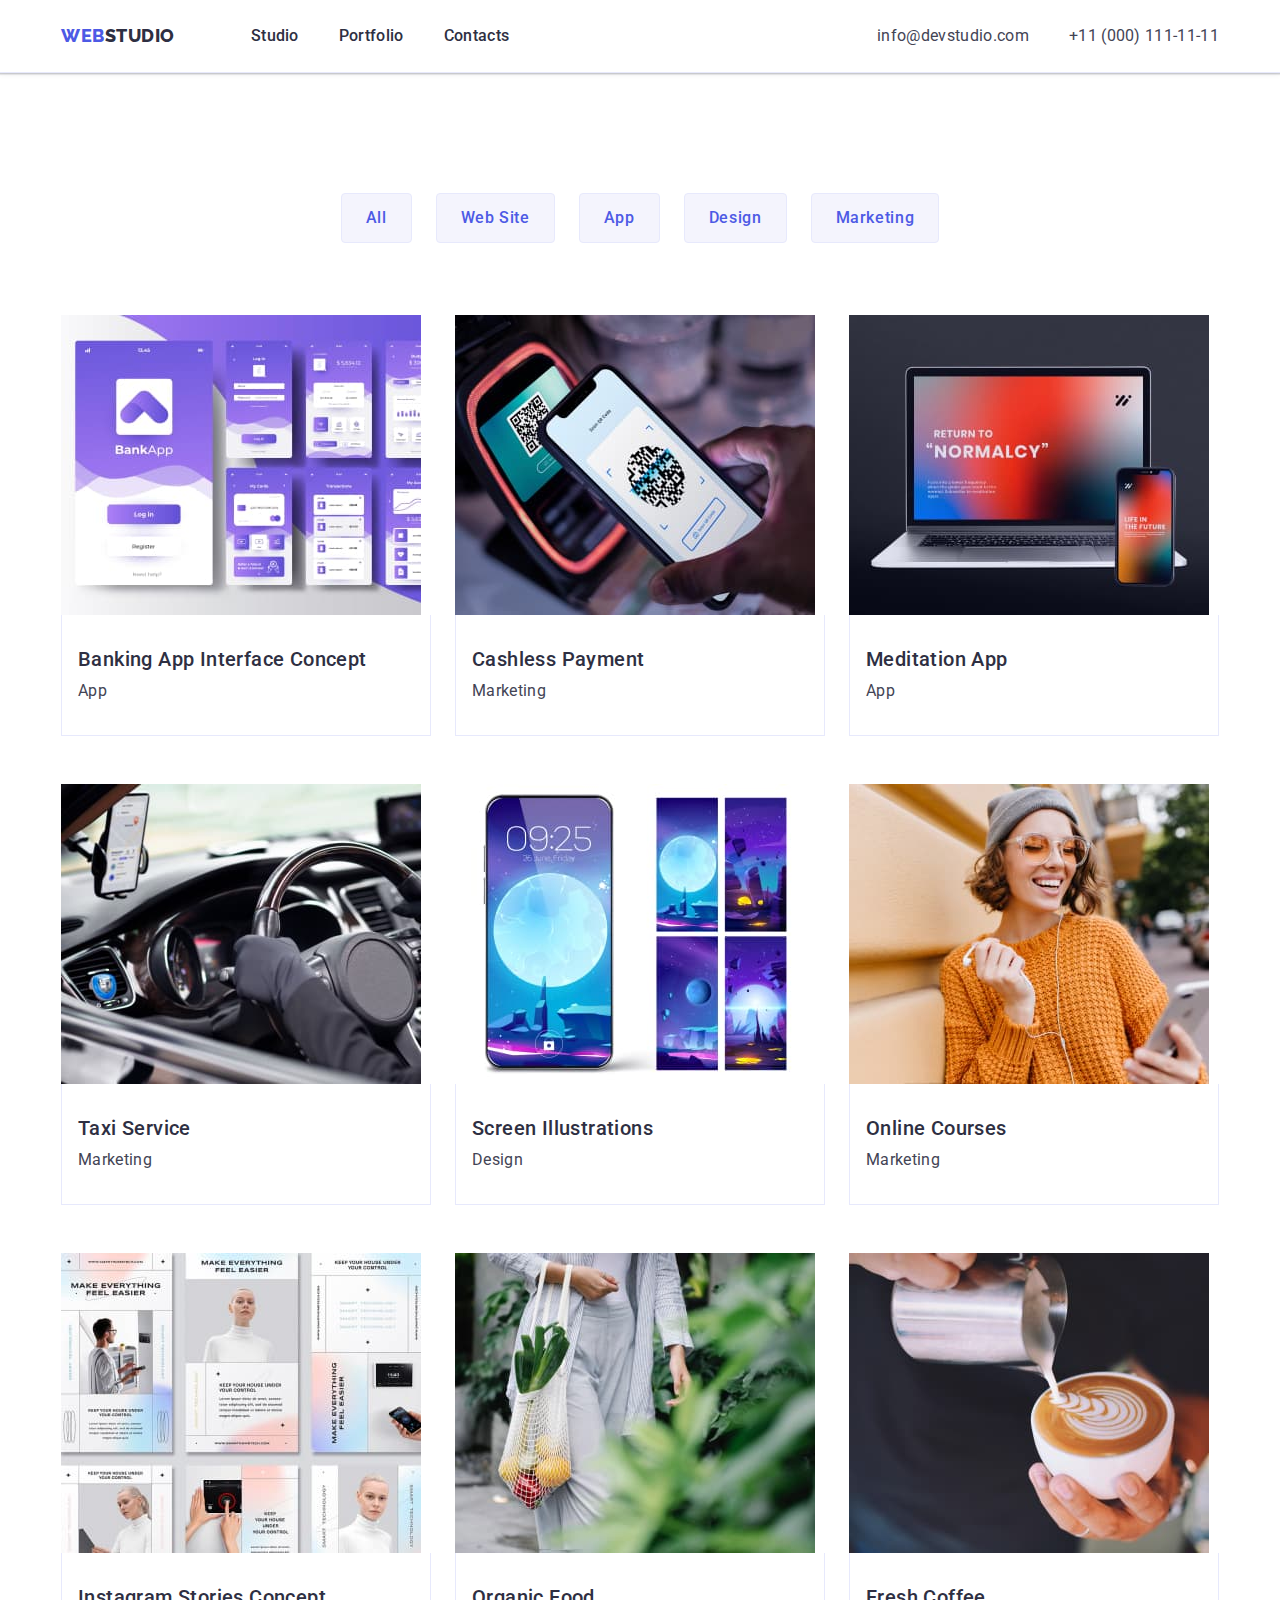
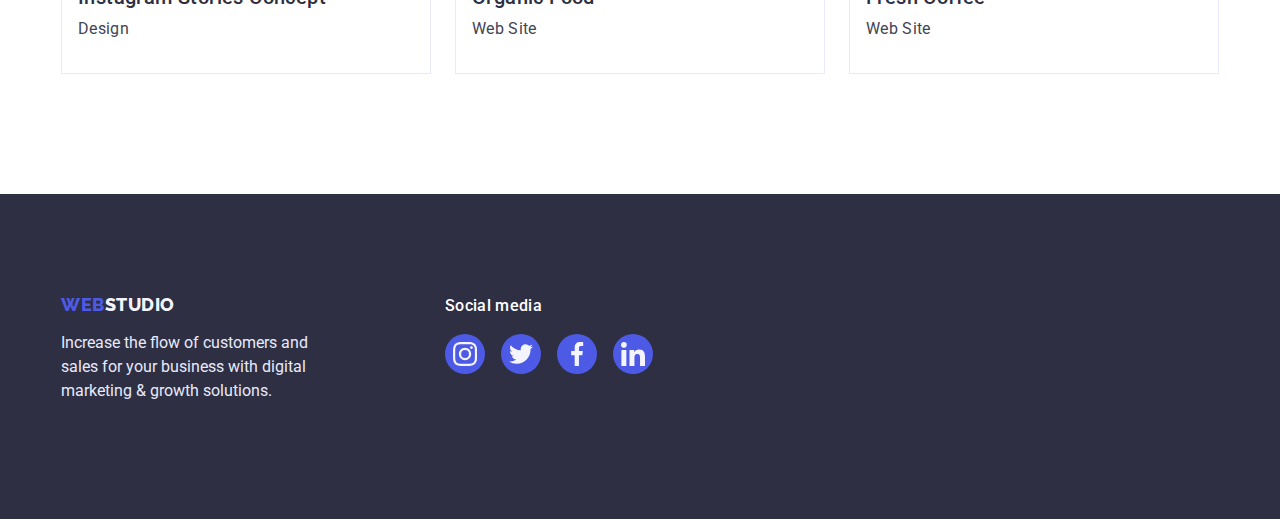
==== portfolio.html @ d2c9862b "Initial commit" ====
<!DOCTYPE html>
<html lang="en">
  <head>
    <meta charset="UTF-8" />
    <meta http-equiv="X-UA-Compatible" content="IE=edge" />
    <meta name="viewport" content="width=device-width, initial-scale=1.0" />
    <title>Portfolio</title>
    <link rel="preconnect" href="https://fonts.googleapis.com" />
    <link rel="preconnect" href="https://fonts.gstatic.com" crossorigin />
    <link
      href="https://fonts.googleapis.com/css2?family=Raleway:wght@800&family=Roboto:wght@400;500;700;900&display=swap"
      rel="stylesheet"
    />

    <link
      rel="stylesheet"
      href="https://cdnjs.cloudflare.com/ajax/libs/modern-normalize/1.1.0/modern-normalize.min.css"
      integrity="sha512-wpPYUAdjBVSE4KJnH1VR1HeZfpl1ub8YT/NKx4PuQ5NmX2tKuGu6U/JRp5y+Y8XG2tV+wKQpNHVUX03MfMFn9Q=="
      crossorigin="anonymous"
      referrerpolicy="no-referrer"
    />

    <link rel="stylesheet" href="./css/styles.css" />
  </head>
  <body>
    <header class="heder-border">
      <div class="container box main-nav">
        <nav class="main-nav">
          <a href="./index.html" class="main-logo link"
            >Web<span class="logo-part link">Studio</span>
          </a>
          <ul class="list site-nav">
            <li><a href="./index.html" class="studio-navi link">Studio</a></li>
            <li>
              <a href="./portfolio.html" class="studio-navi link">Portfolio</a>
            </li>
            <li><a href="" class="studio-navi link">Contacts</a></li>
          </ul>
        </nav>
        <address class="feedback">
          <ul class="list feedback-nav">
            <li>
              <a href="mailto:info@devstudio.com" class="feedback-email link"
                >info@devstudio.com</a
              >
            </li>
            <li>
              <a href="tel:+110001111111" class="feedback-telefon link"
                >+11 (000) 111-11-11</a
              >
            </li>
          </ul>
        </address>
      </div>
    </header>
    <main>
      <section class="filters">
        <!-- button-filters -->
        <div class="container box">
          <h1 class="hero-title" hidden>Filters</h1>
          <ul class="list button-item">
            <li class="buttonitem-filters">
              <button type="button" class="button-portfolio">All</button>
            </li>
            <li class="buttonitem-filters">
              <button type="button" class="button-portfolio">Web Site</button>
            </li>
            <li class="buttonitem-filters">
              <button type="button" class="button-portfolio">App</button>
            </li>
            <li class="buttonitem-filters">
              <button type="button" class="button-portfolio">Design</button>
            </li>
            <li>
              <button type="button" class="button-portfolio">Marketing</button>
            </li>
          </ul>
          <!-- Row-1 -->
          <ul class="list filters-image">
            <li class="filters-element">
              <a href="" class="link filters-element-link">
                <img
                  src="./images/portfolio/bankingappinterfaceconcept.jpg"
                  alt="Banking App Interface Concept"
                  width="360"
                />
                <div class="portfolio-work">
                  <h2 class="portfolio-title">Banking App Interface Concept</h2>
                  <p class="main-text portfolio">App</p>
                </div>
              </a>
            </li>
            <li class="filters-element">
              <a href="" class="link filters-element-link">
                <img
                  src="./images/portfolio/cashlesspayment.jpg"
                  alt="Cashless Payment"
                  width="360"
                />
                <div class="portfolio-work">
                  <h2 class="portfolio-title">Cashless Payment</h2>
                  <p class="main-text portfolio">Marketing</p>
                </div>
              </a>
            </li>
            <li class="filters-element">
              <a href="" class="link filters-element-link">
                <img
                  src="./images/portfolio/meditaionapp.jpg"
                  alt="Meditaion App"
                  width="360"
                />
                <div class="portfolio-work">
                  <h2 class="portfolio-title">Meditation App</h2>
                  <p class="main-text portfolio">App</p>
                </div>
              </a>
            </li>
            <!-- Row-2 -->
            <li class="filters-element">
              <a href="" class="link filters-element-link">
                <img
                  src="./images/portfolio/taxiservice.jpg"
                  alt="Taxi Service"
                  width="360"
                />
                <div class="portfolio-work">
                  <h2 class="portfolio-title">Taxi Service</h2>
                  <p class="main-text portfolio">Marketing</p>
                </div>
              </a>
            </li>
            <li class="filters-element">
              <a href="" class="link filters-element-link">
                <img
                  src="./images/portfolio/screenillustrations.jpg"
                  alt="Screen Illustrations"
                  width="360"
                />
                <div class="portfolio-work">
                  <h2 class="portfolio-title">Screen Illustrations</h2>
                  <p class="main-text portfolio">Design</p>
                </div>
              </a>
            </li>
            <li class="filters-element">
              <a href="" class="link filters-element-link">
                <img
                  src="./images/portfolio/onlinecourses.jpg"
                  alt="Online Courses"
                  width="360"
                />
                <div class="portfolio-work">
                  <h2 class="portfolio-title">Online Courses</h2>
                  <p class="main-text portfolio">Marketing</p>
                </div>
              </a>
            </li>
            <!-- Row-3 -->
            <li class="filters-element">
              <a href="" class="link filters-element-link">
                <img
                  src="./images/portfolio/instagramstoriesconcept.jpg"
                  alt="Instagram Stories Concept"
                  width="360"
                />
                <div class="portfolio-work">
                  <h2 class="portfolio-title">Instagram Stories Concept</h2>
                  <p class="main-text portfolio">Design</p>
                </div>
              </a>
            </li>
            <li class="filters-element">
              <a href="" class="link filters-element-link">
                <img
                  src="./images/portfolio/organicfood.jpg"
                  alt="Organic Food"
                  width="360"
                />
                <div class="portfolio-work">
                  <h2 class="portfolio-title">Organic Food</h2>
                  <p class="main-text portfolio">Web Site</p>
                </div>
              </a>
            </li>
            <li class="filters-element">
              <a href="" class="link filters-element-link">
                <img
                  src="./images/portfolio/freshcoffee.jpg"
                  alt="Fresh Coffee"
                  width="360"
                />
                <div class="portfolio-work">
                  <h2 class="portfolio-title">Fresh Coffee</h2>
                  <p class="main-text portfolio">Web Site</p>
                </div>
              </a>
            </li>
          </ul>
        </div>
      </section>
    </main>
    <footer class="footer-item box">
      <div class="container footer-zwaipart box">
        <div class="footer-part-main">
          <a href="./index.html" class="main-logo link"
            >Web<span class="footer-part link">Studio</span>
          </a>
          <p class="footer-inform">
            Increase the flow of customers and sales for your business with
            digital marketing & growth solutions.
          </p>
        </div>
        <div class="footer-part-social">
          <p class="social-media">Social media</p>
          <ul class="socialmedia-list list">
            <li class="socialmedia-item">
              <a href="" class="socialmedia-link">
                <svg class="socialmedia-icon" width="24" height="24">
                  <use href="./images/icon.svg#icon-instagram"></use>
                </svg>
              </a>
            </li>
            <li class="socialmedia-item">
              <a href="" class="socialmedia-link">
                <svg class="socialmedia-icon" width="24" height="24">
                  <use href="./images/icon.svg#icon-twitter"></use>
                </svg>
              </a>
            </li>
            <li class="socialmedia-item">
              <a href="" class="socialmedia-link">
                <svg class="socialmedia-icon" width="24" height="24">
                  <use href="./images/icon.svg#icon-facebook"></use>
                </svg>
              </a>
            </li>
            <li class="socialmedia-item">
              <a href="" class="socialmedia-link">
                <svg class="socialmedia-icon" width="24" height="24">
                  <use href="./images/icon.svg#icon-linkedin"></use>
                </svg>
              </a>
            </li>
          </ul>
        </div>
      </div>
    </footer>
  </body>
</html>
---- css/styles.css ----
/* Typography */

/* Colors */

:root {
  --primary-brand-color: #4d5ae5;
  --pressed-state-color: #404bbf;
  --dark-color: #2e2f42;
  --success-color: #31d0aa;
  --body-text-color: #434455;
  --subtle-text-color: #8e8f99;
  --accent-color: #e7e9fc;
  --light-color: #f4f4fd;
  --modal-overlay-color: #2e2f42;
  --hero-background-color: #2e2f42;
  --body-background-color: #ffffff;
  --company-color: #afb1b8;
}

.link {
  text-decoration: none;
}

.list {
  padding: 0;
  margin: 0;

  list-style: none;
}

/* .box {
  outline: 2px solid tomato;
} */

.section-padding {
  padding-top: 0;
  padding-bottom: 0;
}

.container {
  width: 1158px;
  padding-left: 15px;
  padding-right: 15px;
  margin: 0 auto;
}

img {
  display: block;
}

/* Header 1 */
.hero-title {
  margin: 0 auto 48px;
  max-width: 496px;

  font-weight: 700;
  font-size: 56px;
  line-height: 1.07;
  letter-spacing: 0.02em;
  color: var(--body-background-color);
}

/* Header 2 */
.header-zwai {
  margin-top: 0;
  margin-bottom: 72px;

  font-weight: 700;
  font-size: 36px;
  line-height: 1.11;
  text-align: center;
  letter-spacing: 0.02em;
  text-transform: capitalize;
  color: var(--dark-color);
}

/* Header 3 */
.header-drai {
  text-align: center;
  margin-top: 0;
  margin-bottom: 8px;

  font-weight: 500;
  font-size: 20px;
  line-height: 1.2;
  letter-spacing: 0.02em;
  color: var(--dark-color);
}

body {
  margin: 0;
  font-family: 'Roboto', sans-serif;
  background-color: var(--body-background-color);
  color: var(--body-text-color);
}

.main-text {
  text-align: center;
  margin-top: 0;
  margin-bottom: 0;

  font-size: 16px;
  line-height: 1.5;
  letter-spacing: 0.02em;
  color: var(--body-text-color);
}

/* Header */

.heder-border {
  border-bottom: 1px solid var(--accent-color);
  box-shadow: 0px 2px 1px rgba(46, 47, 66, 0.08),
    0px 1px 1px rgba(46, 47, 66, 0.16), 0px 1px 6px rgba(46, 47, 66, 0.08);
}

.main-logo {
  margin-right: 76px;

  font-family: 'Raleway', sans-serif;
  font-weight: 800;
  font-size: 18px;
  line-height: 1.17;
  letter-spacing: 0.03em;
  text-transform: uppercase;
  color: var(--primary-brand-color);
}

.main-nav {
  display: flex;
  align-items: center;
  margin-right: auto;
}

.main-logo .logo-part {
  color: var(--dark-color);
}

/* Site nav */
.site-nav {
  display: flex;
  gap: 40px;
}

.studio-navi {
  display: block;
  padding: 24px 0;

  font-weight: 500;
  font-size: 16px;
  line-height: 1.5;
  letter-spacing: 0.02em;
  color: var(--dark-color);
}

.studio-navi:hover,
.studio-navi:focus {
  color: var(--pressed-state-color);
}

.feedback {
  font-style: normal;
  font-weight: 400;
  font-size: 16px;
  line-height: 1.5;
  letter-spacing: 0.02em;
  color: var(--body-text-color);
}

.feedback-nav {
  display: flex;
  gap: 40px;
}

.feedback-email {
  font-size: 16px;
  line-height: 1.5;
  letter-spacing: 0.02em;
  color: var(--body-text-color);
}

.feedback-telefon {
  margin-right: 0;

  font-size: 16px;
  line-height: 1.5;
  letter-spacing: 0.02em;
  color: var(--body-text-color);
}

.feedback-email:hover,
.feedback-email:focus,
.feedback-telefon:hover,
.feedback-telefon:focus {
  color: var(--pressed-state-color);
}
/* Studio */

/* Main */
/* section 1 hero-section*/

.hero-section {
  padding-top: 188px;
  padding-bottom: 188px;
  text-align: center;

  background-color: var(--hero-background-color);
}

.overlay {
  max-width: 1440px;
  height: 600px;
  margin-left: auto;
  margin-right: auto;
  background-image: linear-gradient(
      rgba(46, 47, 66, 0.7),
      rgba(46, 47, 66, 0.7)
    ),
    url(../images/bg/people-office.jpg);
  background-repeat: no-repeat;
  background-position: center;
  background-color: var(--hero-background-color);
  background-size: cover;
}

.button {
  display: block;
  min-width: 169px;
  height: 56px;
  border: none;
  border-radius: 4px;
  box-shadow: 0px 4px 4px rgba(0, 0, 0, 0.15);
  cursor: pointer;
  margin: 0 auto;

  color: var(--body-background-color);
  background-color: var(--primary-brand-color);
  font-family: 'Roboto', sans-serif;
  font-weight: 500;
  font-size: 16px;
  line-height: 1.5;
  letter-spacing: 0.04em;
}

.button:hover,
.button:focus {
  background-color: var(--pressed-state-color);
  cursor: pointer;
}

/* section 2 our-advantages */
.our-advantages {
  padding: 120px 0;
}

.advantages-item {
  display: flex;
  gap: 24px;
}

.text.advantages {
  width: calc((100% - 72px) / 4);
}

.header-drai.studio {
  display: block;
  text-align: left;
}

.main-text.studio {
  text-align: left;
}

.icons-seczwai {
  display: flex;
  justify-content: center;
  align-items: center;
  border-radius: 4px;
  width: 264px;
  height: 112px;
  background-color: var(--light-color);
  /* outline: 1px solid tomato; */
  margin-bottom: 8px;
}

.logo-szwai {
  display: flex;
  justify-content: center;
  align-items: center;
}

/* section 3 we-doing */

.we-doing {
  padding-bottom: 120px;
}

.wedoing-item {
  display: flex;
  gap: 24px;
}

.wedoing-item.wedoing-image {
  width: calc((100% - 48px) / 3);
}

/* section 4 */
.section-vier {
  padding-top: 120px;
  padding-bottom: 120px;
  background-color: var(--light-color);
}

.ourteam-item {
  display: flex;
  gap: 24px;
}

.team-item {
  width: calc((100% - 72px) / 4);

  background-color: var(--body-background-color);
  box-shadow: 0px 1px 6px rgba(46, 47, 66, 0.08),
    0px 1px 1px rgba(46, 47, 66, 0.16), 0px 2px 1px rgba(46, 47, 66, 0.08);
  border-radius: 0px 0px 4px 4px;
}

.work-position {
  padding: 32px 0;
  border-radius: 0px 0px 4px 4px;
}

.social-list-link {
  display: flex;
  justify-content: center;
  align-items: center;

  width: 40px;
  height: 40px;
  border-radius: 50%;
  background-color: var(--primary-brand-color);
}

.social-list-icon {
  fill: var(--light-color);
}

.social-list {
  display: flex;
  justify-content: center;
  gap: 24px;
  margin-top: 8px;
}

.social-list-link:hover,
.social-list-link:focus {
  background-color: var(--pressed-state-color);
}

/* Section-5 */
.company {
  padding-top: 120px;
  padding-bottom: 120px;
}

.header-zwai.section-funf {
  line-height: 1.1;
}

.compani-list {
  display: flex;
  align-items: center;
  gap: 24px;
}

.company-list-item {
  display: flex;
  width: calc((100% - 120px) / 6);
  height: 88px;
}

.company-list-icon {
  fill: currentColor;
}

.company-list-link {
  display: flex;
  align-items: center;
  justify-content: center;
  width: 100%;

  border: 1px solid var(--subtle-text-color);
  border-radius: 4px;
  color: var(--subtle-text-color);
  /* color: var(--company-color); */
}

.company-list-link:hover,
.company-list-link:focus {
  border: 1px solid var(--pressed-state-color);
  color: var(--pressed-state-color);
}

/* Footer */
.footer-item {
  padding-top: 100px;
  padding-bottom: 100px;
  background-color: var(--dark-color);
}

.footer-einspart > a {
  display: inline-block;
  margin-bottom: 16px;
}

.footer-part {
  font-size: 18px;
  line-height: 1.17;
  letter-spacing: 0.03em;
  text-transform: uppercase;
  color: var(--light-color);
}

.footer-inform {
  margin-top: 16px;
  max-width: 264px;

  font-weight: 400;
  font-size: 16px;
  line-height: 24px;
  color: var(--accent-color);
}

.social-media {
  margin-top: 0;
  margin-bottom: 16px;
  padding-top: 0;
  font-weight: 500;
  font-size: 16px;
  line-height: 1.5;
  letter-spacing: 0.02em;
  color: var(--body-background-color);
}

.container.footer-zwaipart {
  display: flex;
  align-items: baseline;
  gap: 120px;
}

.socialmedia-icon {
  fill: var(--light-color);
}

.socialmedia-list {
  display: flex;
  justify-content: end;
  gap: 16px;
}

.socialmedia-link {
  display: flex;
  justify-content: center;
  align-items: center;

  width: 40px;
  height: 40px;
  border-radius: 50%;
  background-color: var(--primary-brand-color);
}

.socialmedia-link:hover,
.socialmedia-link:focus {
  background-color: var(--success-color);
}

/* Portfolio */
/* Main */

/* section-filters */
.filters {
  padding-right: 0;
  padding-left: 0;
  padding-top: 120px;
  padding-bottom: 120px;
}

.button-item {
  gap: 24px;
  margin-bottom: 72px;
  display: flex;
  justify-content: center;
}

.button-portfolio {
  padding: 12px 24px;
  border: 1px solid var(--accent-color);
  border-radius: 4px;

  color: var(--primary-brand-color);
  background-color: var(--light-color);
  font-family: 'Roboto', sans-serif;
  font-weight: 500;
  font-size: 16px;
  line-height: 1.5;
  letter-spacing: 0.04em;
}

.button-portfolio:hover,
.button-portfolio:focus {
  color: var(--body-background-color);
  background-color: var(--pressed-state-color);
  cursor: pointer;
  border: 1px solid transparent;
  box-shadow: 0px 3px 1px rgba(0, 0, 0, 0.1), 0px 2px 1px rgba(0, 0, 0, 0.08),
    0px 2px 2px rgba(0, 0, 0, 0.12);
}

.portfolio-title {
  margin-top: 0;
  margin-bottom: 8px;

  font-weight: 500;
  font-size: 20px;
  line-height: 1.2;
  letter-spacing: 0.02em;
  color: var(--dark-color);
}

.filters-image {
  column-gap: 24px;
  row-gap: 48px;
  display: flex;
  flex-wrap: wrap;
  /* background-color: teal; */
}

.filters-element {
  width: calc((100% - 48px) / 3);
  /* background-color: tomato; */
}

.filters-element:hover,
.filters-element:focus {
  box-shadow: 0px 1px 6px rgba(46, 47, 66, 0.08),
    0px 1px 1px rgba(46, 47, 66, 0.16), 0px 2px 1px rgba(46, 47, 66, 0.08);
}

.filters-element-link {
  display: block;
}

.filters-element-link:hover,
.filters-element-link:focus {
  box-shadow: 0px 1px 6px rgba(46, 47, 66, 0.08),
    0px 1px 1px rgba(46, 47, 66, 0.16), 0px 2px 1px rgba(46, 47, 66, 0.08);
}

.portfolio-work {
  padding: 32px 16px;
  border: 1px solid var(--accent-color);
  border-top: none;
  margin-bottom: 8px;
}

div.portfolio-work {
  margin-bottom: 0;
}

.main-text.portfolio {
  text-align: left;
}

/* .filters-element:not(:nth-child(3n)) {
  margin-right: 24px;
} */

/* .filters-element:nth-child(3n){
  margin-right: 0;
} */

/* .filters-element:not(:nth-last-child(-n + 3)) {
  margin-bottom: 48px;
} */

/* .filters-element:nth-last-child(-n+3){
  margin-bottom: 0;
} */
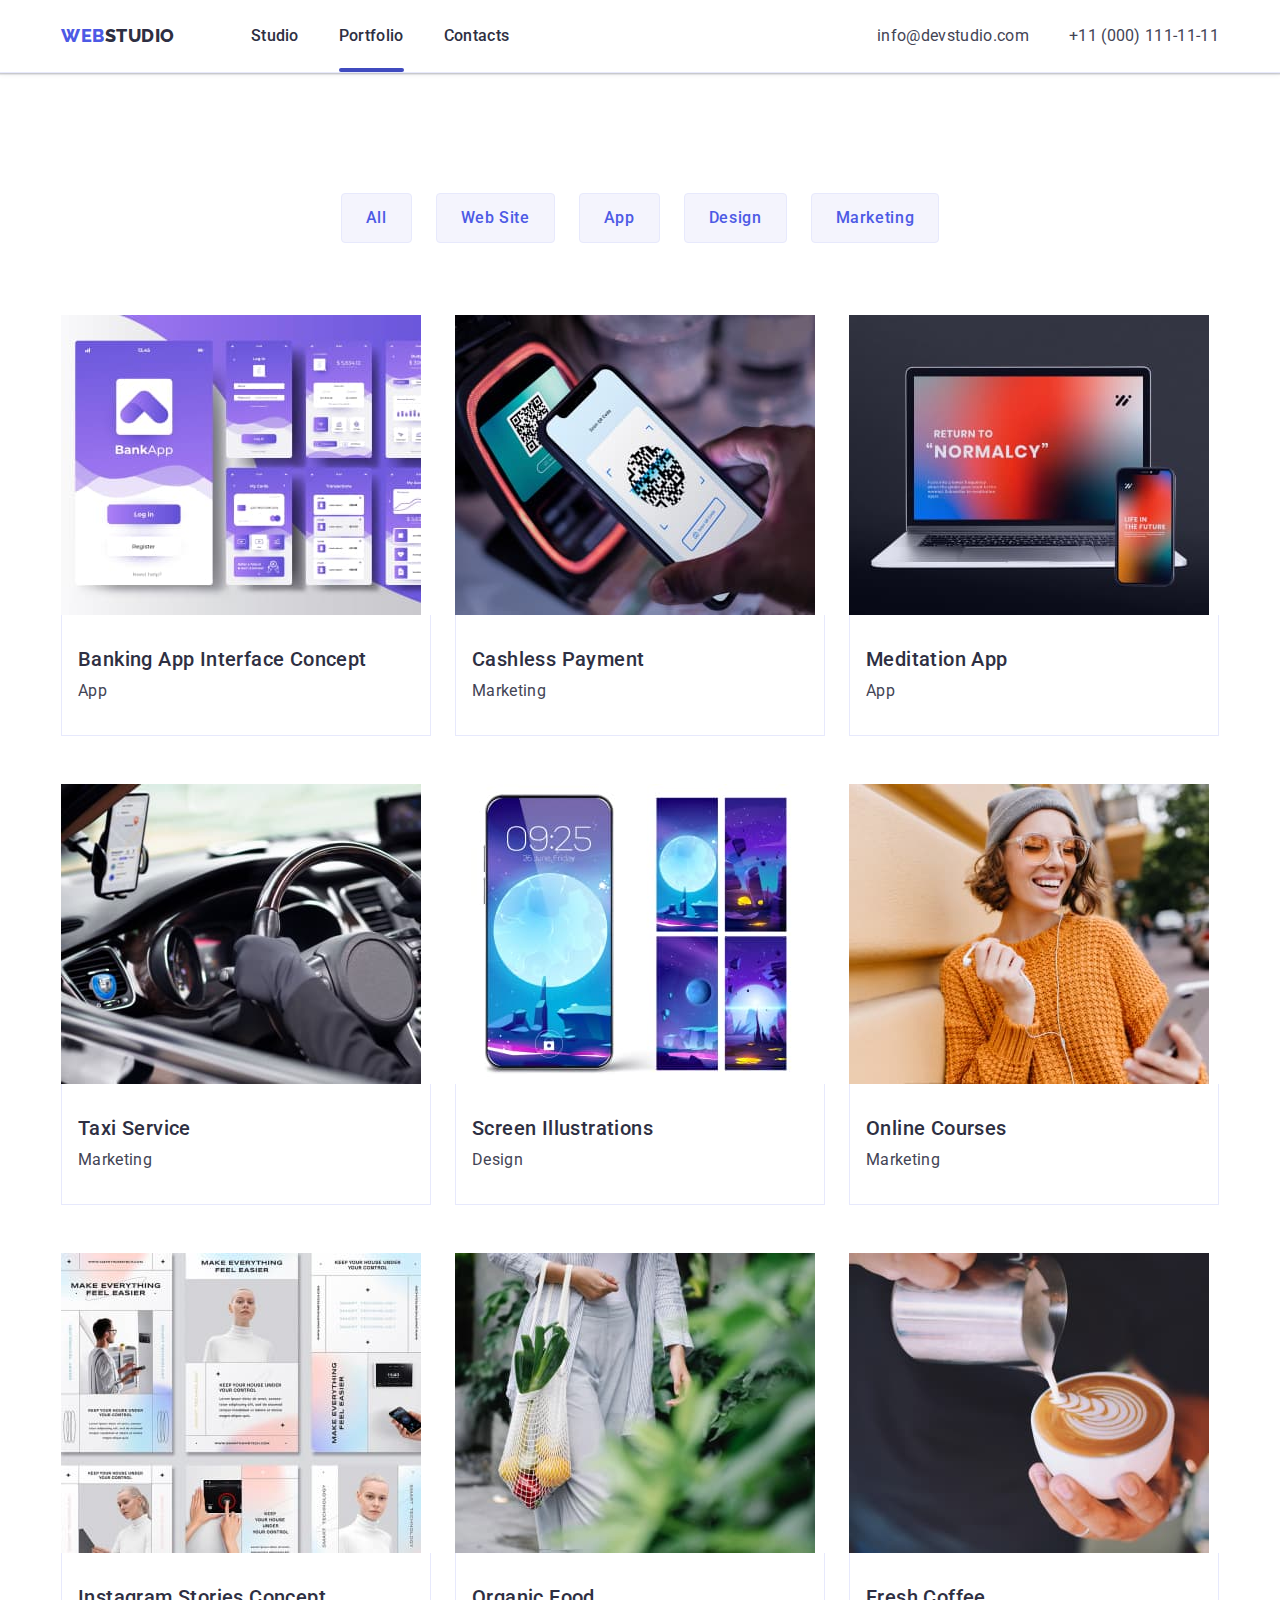
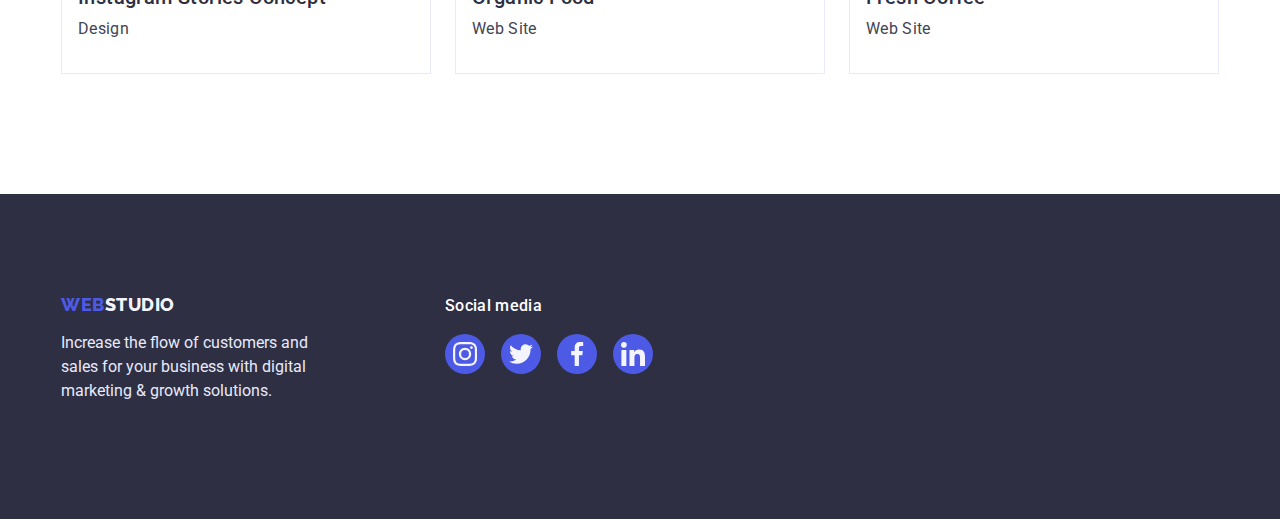
==== commit d1ea51d1: "2004-1" ====
--- a/portfolio.html
+++ b/portfolio.html
@@ -32,7 +32,7 @@
           <ul class="list site-nav">
             <li><a href="./index.html" class="studio-navi link">Studio</a></li>
             <li>
-              <a href="./portfolio.html" class="studio-navi link">Portfolio</a>
+              <a href="./portfolio.html" class="studio-navi current-page link">Portfolio</a>
             </li>
             <li><a href="" class="studio-navi link">Contacts</a></li>
           </ul>
@@ -78,25 +78,39 @@
           <!-- Row-1 -->
           <ul class="list filters-image">
             <li class="filters-element">
-              <a href="" class="link filters-element-link">
-                <img
-                  src="./images/portfolio/bankingappinterfaceconcept.jpg"
-                  alt="Banking App Interface Concept"
-                  width="360"
-                />
-                <div class="portfolio-work">
-                  <h2 class="portfolio-title">Banking App Interface Concept</h2>
-                  <p class="main-text portfolio">App</p>
-                </div>
-              </a>
-            </li>
-            <li class="filters-element">
+              <div class="filters-element-wrapper">
+               <a href="" class="link filters-element-link">
+                  <img
+                    src="./images/portfolio/bankingappinterfaceconcept.jpg"
+                    alt="Banking App Interface Concept"
+                    width="360"
+                  />
+                <p class="overlay-footer">
+                  14 Stylish and User-Friendly App Design Concepts · Task
+                  Manager App · Calorie Tracker App · Exotic Fruit Ecommerce App
+                  · Cloud Storage App
+                </p>
+              </div>
+              <div class="portfolio-work">
+                <h2 class="portfolio-title">Banking App Interface Concept</h2>
+                <p class="main-text portfolio">App</p>
+              </div>
+              </a>
+            </li>
+            <li class="filters-element">
+              <div class="filters-element-wrapper">
               <a href="" class="link filters-element-link">
                 <img
                   src="./images/portfolio/cashlesspayment.jpg"
                   alt="Cashless Payment"
                   width="360"
                 />
+                <p class="overlay-footer">
+                  14 Stylish and User-Friendly App Design Concepts · Task
+                  Manager App · Calorie Tracker App · Exotic Fruit Ecommerce App
+                  · Cloud Storage App
+                </p>
+                </div>
                 <div class="portfolio-work">
                   <h2 class="portfolio-title">Cashless Payment</h2>
                   <p class="main-text portfolio">Marketing</p>
@@ -104,12 +118,19 @@
               </a>
             </li>
             <li class="filters-element">
+              <div class="filters-element-wrapper">
               <a href="" class="link filters-element-link">
                 <img
                   src="./images/portfolio/meditaionapp.jpg"
                   alt="Meditaion App"
                   width="360"
                 />
+                <p class="overlay-footer">
+                  14 Stylish and User-Friendly App Design Concepts · Task
+                  Manager App · Calorie Tracker App · Exotic Fruit Ecommerce App
+                  · Cloud Storage App
+                </p>
+                </div>
                 <div class="portfolio-work">
                   <h2 class="portfolio-title">Meditation App</h2>
                   <p class="main-text portfolio">App</p>
@@ -118,12 +139,19 @@
             </li>
             <!-- Row-2 -->
             <li class="filters-element">
+              <div class="filters-element-wrapper">
               <a href="" class="link filters-element-link">
                 <img
                   src="./images/portfolio/taxiservice.jpg"
                   alt="Taxi Service"
                   width="360"
                 />
+                <p class="overlay-footer">
+                  14 Stylish and User-Friendly App Design Concepts · Task
+                  Manager App · Calorie Tracker App · Exotic Fruit Ecommerce App
+                  · Cloud Storage App
+                </p>
+                </div>
                 <div class="portfolio-work">
                   <h2 class="portfolio-title">Taxi Service</h2>
                   <p class="main-text portfolio">Marketing</p>
@@ -131,12 +159,19 @@
               </a>
             </li>
             <li class="filters-element">
+              <div class="filters-element-wrapper">
               <a href="" class="link filters-element-link">
                 <img
                   src="./images/portfolio/screenillustrations.jpg"
                   alt="Screen Illustrations"
                   width="360"
                 />
+                <p class="overlay-footer">
+                  14 Stylish and User-Friendly App Design Concepts · Task
+                  Manager App · Calorie Tracker App · Exotic Fruit Ecommerce App
+                  · Cloud Storage App
+                </p>
+                </div>
                 <div class="portfolio-work">
                   <h2 class="portfolio-title">Screen Illustrations</h2>
                   <p class="main-text portfolio">Design</p>
@@ -144,12 +179,19 @@
               </a>
             </li>
             <li class="filters-element">
+              <div class="filters-element-wrapper">
               <a href="" class="link filters-element-link">
                 <img
                   src="./images/portfolio/onlinecourses.jpg"
                   alt="Online Courses"
                   width="360"
                 />
+                <p class="overlay-footer">
+                  14 Stylish and User-Friendly App Design Concepts · Task
+                  Manager App · Calorie Tracker App · Exotic Fruit Ecommerce App
+                  · Cloud Storage App
+                </p>
+              </div>
                 <div class="portfolio-work">
                   <h2 class="portfolio-title">Online Courses</h2>
                   <p class="main-text portfolio">Marketing</p>
@@ -158,12 +200,19 @@
             </li>
             <!-- Row-3 -->
             <li class="filters-element">
+              <div class="filters-element-wrapper">
               <a href="" class="link filters-element-link">
                 <img
                   src="./images/portfolio/instagramstoriesconcept.jpg"
                   alt="Instagram Stories Concept"
                   width="360"
                 />
+                <p class="overlay-footer">
+                  14 Stylish and User-Friendly App Design Concepts · Task
+                  Manager App · Calorie Tracker App · Exotic Fruit Ecommerce App
+                  · Cloud Storage App
+                </p>
+              </div>
                 <div class="portfolio-work">
                   <h2 class="portfolio-title">Instagram Stories Concept</h2>
                   <p class="main-text portfolio">Design</p>
@@ -171,12 +220,19 @@
               </a>
             </li>
             <li class="filters-element">
+              <div class="filters-element-wrapper">
               <a href="" class="link filters-element-link">
                 <img
                   src="./images/portfolio/organicfood.jpg"
                   alt="Organic Food"
                   width="360"
                 />
+                <p class="overlay-footer">
+                  14 Stylish and User-Friendly App Design Concepts · Task
+                  Manager App · Calorie Tracker App · Exotic Fruit Ecommerce App
+                  · Cloud Storage App
+                </p>
+              </div>
                 <div class="portfolio-work">
                   <h2 class="portfolio-title">Organic Food</h2>
                   <p class="main-text portfolio">Web Site</p>
@@ -184,12 +240,19 @@
               </a>
             </li>
             <li class="filters-element">
+              <div class="filters-element-wrapper">
               <a href="" class="link filters-element-link">
                 <img
                   src="./images/portfolio/freshcoffee.jpg"
                   alt="Fresh Coffee"
                   width="360"
                 />
+                <p class="overlay-footer">
+                  14 Stylish and User-Friendly App Design Concepts · Task
+                  Manager App · Calorie Tracker App · Exotic Fruit Ecommerce App
+                  · Cloud Storage App
+                </p>
+              </div>
                 <div class="portfolio-work">
                   <h2 class="portfolio-title">Fresh Coffee</h2>
                   <p class="main-text portfolio">Web Site</p>
--- a/css/styles.css
+++ b/css/styles.css
@@ -15,6 +15,11 @@
   --hero-background-color: #2e2f42;
   --body-background-color: #ffffff;
   --company-color: #afb1b8;
+
+  --modal-background: #fcfcfc;
+  --backdor-background: rgba(46, 47, 66, 0.4);
+
+  --transition-dur-and-func: 250ms cubic-bezier(0.4, 0, 0.2, 1);
 }
 
 .link {
@@ -142,8 +147,10 @@
 }
 
 .studio-navi {
+  position: relative;
   display: block;
   padding: 24px 0;
+  transition: color var(--transition-dur-and-func);
 
   font-weight: 500;
   font-size: 16px;
@@ -157,6 +164,25 @@
   color: var(--pressed-state-color);
 }
 
+.studio-navi::after {
+  content: '';
+  position: absolute;
+  bottom: 0;
+  left: 0;
+
+  display: inline-block;
+  width: 100%;
+  height: 4px;
+  border-radius: 2px;
+  /* background: var(--pressed-state-color); */
+}
+
+.studio-navi.current-page::after,
+.studio-navi:hover::after,
+.studio-navi:focus::after {
+  background: var(--pressed-state-color);
+}
+
 .feedback {
   font-style: normal;
   font-weight: 400;
@@ -172,6 +198,8 @@
 }
 
 .feedback-email {
+  transition: color var(--transition-dur-and-func);
+
   font-size: 16px;
   line-height: 1.5;
   letter-spacing: 0.02em;
@@ -180,6 +208,7 @@
 
 .feedback-telefon {
   margin-right: 0;
+  transition: color var(--transition-dur-and-func);
 
   font-size: 16px;
   line-height: 1.5;
@@ -231,6 +260,7 @@
   box-shadow: 0px 4px 4px rgba(0, 0, 0, 0.15);
   cursor: pointer;
   margin: 0 auto;
+  transition: background-color var(--transition-dur-and-func);
 
   color: var(--body-background-color);
   background-color: var(--primary-brand-color);
@@ -333,6 +363,7 @@
   display: flex;
   justify-content: center;
   align-items: center;
+  transition: background-color var(--transition-dur-and-func);
 
   width: 40px;
   height: 40px;
@@ -387,6 +418,7 @@
   align-items: center;
   justify-content: center;
   width: 100%;
+  transition: color var(--transition-dur-and-func);
 
   border: 1px solid var(--subtle-text-color);
   border-radius: 4px;
@@ -461,6 +493,7 @@
   display: flex;
   justify-content: center;
   align-items: center;
+  transition: background-color var(--transition-dur-and-func);
 
   width: 40px;
   height: 40px;
@@ -495,6 +528,9 @@
   padding: 12px 24px;
   border: 1px solid var(--accent-color);
   border-radius: 4px;
+  transition: color var(--transition-dur-and-func),
+    background-color var(--transition-dur-and-func),
+    box-shadow var(--transition-dur-and-func);
 
   color: var(--primary-brand-color);
   background-color: var(--light-color);
@@ -536,7 +572,7 @@
 
 .filters-element {
   width: calc((100% - 48px) / 3);
-  /* background-color: tomato; */
+  transition: box-shadow var(--transition-dur-and-func);
 }
 
 .filters-element:hover,
@@ -570,6 +606,41 @@
   text-align: left;
 }
 
+.filters-element-wrapper {
+  position: relative;
+  overflow: hidden;
+}
+
+.overlay-footer {
+  margin: 0;
+  position: absolute;
+  top: 0;
+  left: 0;
+  width: 100%;
+  height: 100%;
+  overflow: auto;
+  transform: translate(0, 100%);
+  transition: transform var(--transition-dur-and-func);
+  outline: 2px solid tomato;
+
+  padding-left: 32px;
+  padding-right: 32px;
+  padding-top: 40px;
+  padding-bottom: 40px;
+  background-color: var(--primary-brand-color);
+  font-family: 'Roboto';
+  font-style: normal;
+  font-weight: 400;
+  font-size: 16px;
+  line-height: 24px;
+  color: var(--light-color);
+}
+
+.filters-element-link:hover .overlay-footer,
+.filters-element-link:focus .overlay-footer {
+  transform: translate(0, 0);
+}
+
 /* .filters-element:not(:nth-child(3n)) {
   margin-right: 24px;
 } */
@@ -585,3 +656,54 @@
 /* .filters-element:nth-last-child(-n+3){
   margin-bottom: 0;
 } */
+
+/* Modal section */
+
+.backdrop {
+  position: fixed;
+  z-index: 100;
+  top: 0;
+  left: 0;
+  width: 100%;
+  height: 100%;
+  background-color: var(--backdor-background);
+
+  transition: opacity var(--transition-dur-and-func),
+    visibility var(--transition-dur-and-func);
+}
+
+.backdrop.is-hidden {
+  opacity: 0;
+  visibility: hidden;
+  pointer-events: none;
+}
+
+.modal {
+  position: absolute;
+  top: 50%;
+  left: 50%;
+  transform: translate(-50%, -50%);
+  width: 408px;
+  height: 576px;
+
+  background-color: var(--modal-background);
+  box-shadow: 0px 1px 1px rgba(0, 0, 0, 0.14), 0px 1px 3px rgba(0, 0, 0, 0.12),
+    0px 2px 1px rgba(0, 0, 0, 0.2);
+  border-radius: 4px;
+}
+
+.modal-close-btn {
+  position: absolute;
+  top: 24px;
+  right: 24px;
+  cursor: pointer;
+  display: flex;
+  justify-content: center;
+  align-items: center;
+  width: 24px;
+  height: 24px;
+  border-radius: 50%;
+  background-color: var(--accent-color);
+  border: 1px solid rgba(0, 0, 0, 0.1);
+  padding: 0;
+}
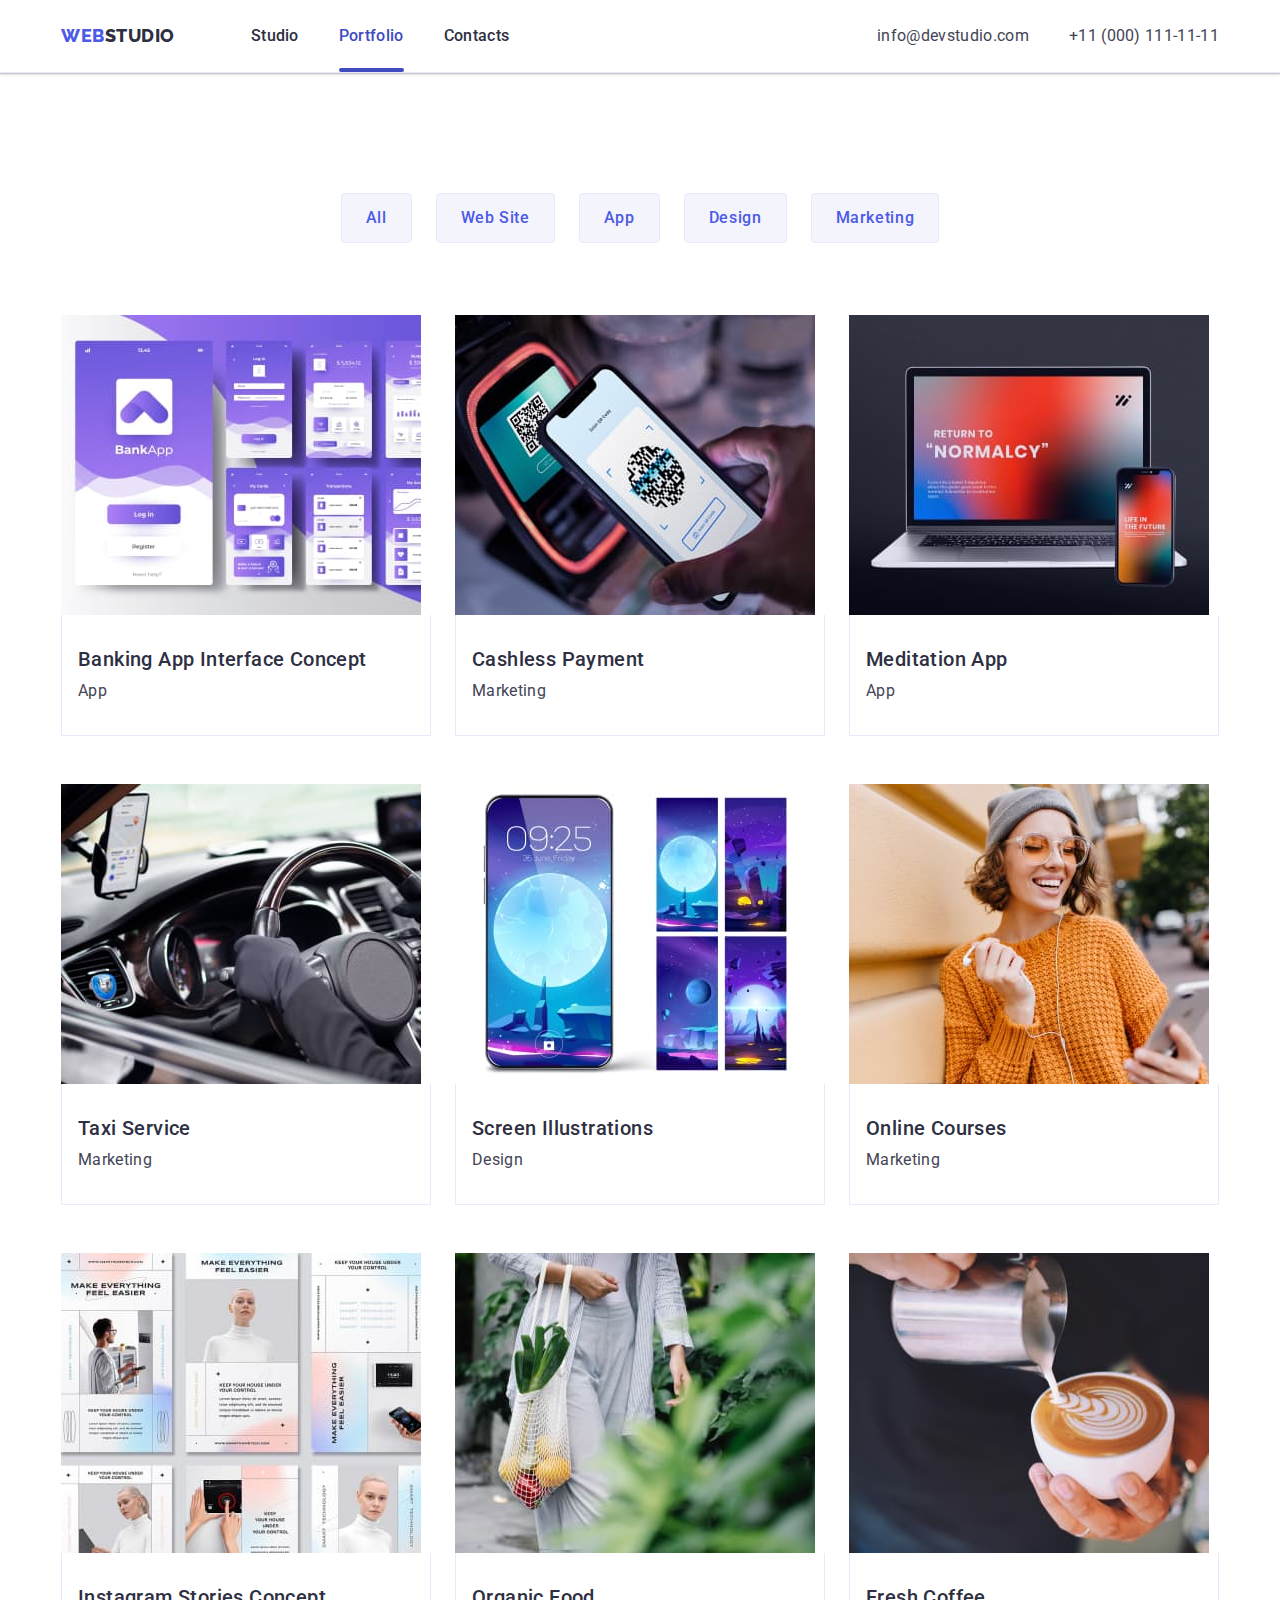
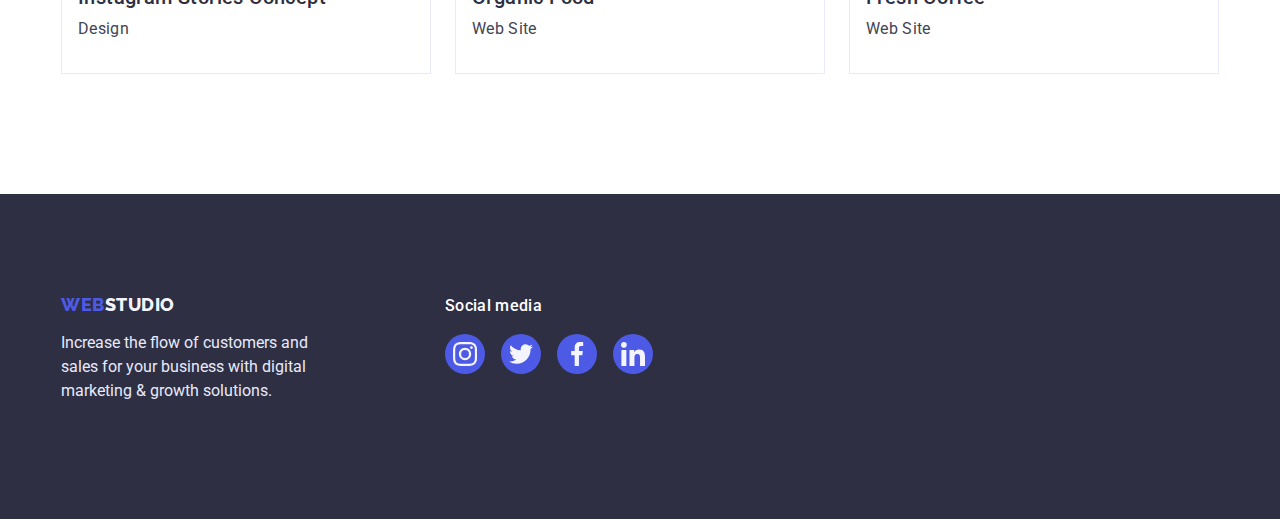
==== commit f0db42be: "2004-2" ====
--- a/portfolio.html
+++ b/portfolio.html
@@ -32,7 +32,9 @@
           <ul class="list site-nav">
             <li><a href="./index.html" class="studio-navi link">Studio</a></li>
             <li>
-              <a href="./portfolio.html" class="studio-navi current-page link">Portfolio</a>
+              <a href="./portfolio.html" class="studio-navi current-page link"
+                >Portfolio</a
+              >
             </li>
             <li><a href="" class="studio-navi link">Contacts</a></li>
           </ul>
@@ -78,38 +80,38 @@
           <!-- Row-1 -->
           <ul class="list filters-image">
             <li class="filters-element">
-              <div class="filters-element-wrapper">
-               <a href="" class="link filters-element-link">
+              <a href="" class="link filters-element-link">
+                <div class="filters-element-wrapper">
                   <img
                     src="./images/portfolio/bankingappinterfaceconcept.jpg"
                     alt="Banking App Interface Concept"
                     width="360"
                   />
-                <p class="overlay-footer">
-                  14 Stylish and User-Friendly App Design Concepts · Task
-                  Manager App · Calorie Tracker App · Exotic Fruit Ecommerce App
-                  · Cloud Storage App
-                </p>
-              </div>
-              <div class="portfolio-work">
-                <h2 class="portfolio-title">Banking App Interface Concept</h2>
-                <p class="main-text portfolio">App</p>
-              </div>
-              </a>
-            </li>
-            <li class="filters-element">
-              <div class="filters-element-wrapper">
-              <a href="" class="link filters-element-link">
-                <img
-                  src="./images/portfolio/cashlesspayment.jpg"
-                  alt="Cashless Payment"
-                  width="360"
-                />
-                <p class="overlay-footer">
-                  14 Stylish and User-Friendly App Design Concepts · Task
-                  Manager App · Calorie Tracker App · Exotic Fruit Ecommerce App
-                  · Cloud Storage App
-                </p>
+                  <p class="overlay-footer">
+                    14 Stylish and User-Friendly App Design Concepts · Task
+                    Manager App · Calorie Tracker App · Exotic Fruit Ecommerce
+                    App · Cloud Storage App
+                  </p>
+                </div>
+                <div class="portfolio-work">
+                  <h2 class="portfolio-title">Banking App Interface Concept</h2>
+                  <p class="main-text portfolio">App</p>
+                </div>
+              </a>
+            </li>
+            <li class="filters-element">
+              <a href="" class="link filters-element-link">
+                <div class="filters-element-wrapper">
+                  <img
+                    src="./images/portfolio/cashlesspayment.jpg"
+                    alt="Cashless Payment"
+                    width="360"
+                  />
+                  <p class="overlay-footer">
+                    14 Stylish and User-Friendly App Design Concepts · Task
+                    Manager App · Calorie Tracker App · Exotic Fruit Ecommerce
+                    App · Cloud Storage App
+                  </p>
                 </div>
                 <div class="portfolio-work">
                   <h2 class="portfolio-title">Cashless Payment</h2>
@@ -118,18 +120,18 @@
               </a>
             </li>
             <li class="filters-element">
-              <div class="filters-element-wrapper">
-              <a href="" class="link filters-element-link">
-                <img
-                  src="./images/portfolio/meditaionapp.jpg"
-                  alt="Meditaion App"
-                  width="360"
-                />
-                <p class="overlay-footer">
-                  14 Stylish and User-Friendly App Design Concepts · Task
-                  Manager App · Calorie Tracker App · Exotic Fruit Ecommerce App
-                  · Cloud Storage App
-                </p>
+              <a href="" class="link filters-element-link">
+                <div class="filters-element-wrapper">
+                  <img
+                    src="./images/portfolio/meditaionapp.jpg"
+                    alt="Meditaion App"
+                    width="360"
+                  />
+                  <p class="overlay-footer">
+                    14 Stylish and User-Friendly App Design Concepts · Task
+                    Manager App · Calorie Tracker App · Exotic Fruit Ecommerce
+                    App · Cloud Storage App
+                  </p>
                 </div>
                 <div class="portfolio-work">
                   <h2 class="portfolio-title">Meditation App</h2>
@@ -139,18 +141,18 @@
             </li>
             <!-- Row-2 -->
             <li class="filters-element">
-              <div class="filters-element-wrapper">
-              <a href="" class="link filters-element-link">
-                <img
-                  src="./images/portfolio/taxiservice.jpg"
-                  alt="Taxi Service"
-                  width="360"
-                />
-                <p class="overlay-footer">
-                  14 Stylish and User-Friendly App Design Concepts · Task
-                  Manager App · Calorie Tracker App · Exotic Fruit Ecommerce App
-                  · Cloud Storage App
-                </p>
+              <a href="" class="link filters-element-link">
+                <div class="filters-element-wrapper">
+                  <img
+                    src="./images/portfolio/taxiservice.jpg"
+                    alt="Taxi Service"
+                    width="360"
+                  />
+                  <p class="overlay-footer">
+                    14 Stylish and User-Friendly App Design Concepts · Task
+                    Manager App · Calorie Tracker App · Exotic Fruit Ecommerce
+                    App · Cloud Storage App
+                  </p>
                 </div>
                 <div class="portfolio-work">
                   <h2 class="portfolio-title">Taxi Service</h2>
@@ -159,18 +161,18 @@
               </a>
             </li>
             <li class="filters-element">
-              <div class="filters-element-wrapper">
-              <a href="" class="link filters-element-link">
-                <img
-                  src="./images/portfolio/screenillustrations.jpg"
-                  alt="Screen Illustrations"
-                  width="360"
-                />
-                <p class="overlay-footer">
-                  14 Stylish and User-Friendly App Design Concepts · Task
-                  Manager App · Calorie Tracker App · Exotic Fruit Ecommerce App
-                  · Cloud Storage App
-                </p>
+              <a href="" class="link filters-element-link">
+                <div class="filters-element-wrapper">
+                  <img
+                    src="./images/portfolio/screenillustrations.jpg"
+                    alt="Screen Illustrations"
+                    width="360"
+                  />
+                  <p class="overlay-footer">
+                    14 Stylish and User-Friendly App Design Concepts · Task
+                    Manager App · Calorie Tracker App · Exotic Fruit Ecommerce
+                    App · Cloud Storage App
+                  </p>
                 </div>
                 <div class="portfolio-work">
                   <h2 class="portfolio-title">Screen Illustrations</h2>
@@ -179,19 +181,19 @@
               </a>
             </li>
             <li class="filters-element">
-              <div class="filters-element-wrapper">
-              <a href="" class="link filters-element-link">
-                <img
-                  src="./images/portfolio/onlinecourses.jpg"
-                  alt="Online Courses"
-                  width="360"
-                />
-                <p class="overlay-footer">
-                  14 Stylish and User-Friendly App Design Concepts · Task
-                  Manager App · Calorie Tracker App · Exotic Fruit Ecommerce App
-                  · Cloud Storage App
-                </p>
-              </div>
+              <a href="" class="link filters-element-link">
+                <div class="filters-element-wrapper">
+                  <img
+                    src="./images/portfolio/onlinecourses.jpg"
+                    alt="Online Courses"
+                    width="360"
+                  />
+                  <p class="overlay-footer">
+                    14 Stylish and User-Friendly App Design Concepts · Task
+                    Manager App · Calorie Tracker App · Exotic Fruit Ecommerce
+                    App · Cloud Storage App
+                  </p>
+                </div>
                 <div class="portfolio-work">
                   <h2 class="portfolio-title">Online Courses</h2>
                   <p class="main-text portfolio">Marketing</p>
@@ -200,19 +202,19 @@
             </li>
             <!-- Row-3 -->
             <li class="filters-element">
-              <div class="filters-element-wrapper">
-              <a href="" class="link filters-element-link">
-                <img
-                  src="./images/portfolio/instagramstoriesconcept.jpg"
-                  alt="Instagram Stories Concept"
-                  width="360"
-                />
-                <p class="overlay-footer">
-                  14 Stylish and User-Friendly App Design Concepts · Task
-                  Manager App · Calorie Tracker App · Exotic Fruit Ecommerce App
-                  · Cloud Storage App
-                </p>
-              </div>
+              <a href="" class="link filters-element-link">
+                <div class="filters-element-wrapper">
+                  <img
+                    src="./images/portfolio/instagramstoriesconcept.jpg"
+                    alt="Instagram Stories Concept"
+                    width="360"
+                  />
+                  <p class="overlay-footer">
+                    14 Stylish and User-Friendly App Design Concepts · Task
+                    Manager App · Calorie Tracker App · Exotic Fruit Ecommerce
+                    App · Cloud Storage App
+                  </p>
+                </div>
                 <div class="portfolio-work">
                   <h2 class="portfolio-title">Instagram Stories Concept</h2>
                   <p class="main-text portfolio">Design</p>
@@ -220,19 +222,19 @@
               </a>
             </li>
             <li class="filters-element">
-              <div class="filters-element-wrapper">
-              <a href="" class="link filters-element-link">
-                <img
-                  src="./images/portfolio/organicfood.jpg"
-                  alt="Organic Food"
-                  width="360"
-                />
-                <p class="overlay-footer">
-                  14 Stylish and User-Friendly App Design Concepts · Task
-                  Manager App · Calorie Tracker App · Exotic Fruit Ecommerce App
-                  · Cloud Storage App
-                </p>
-              </div>
+              <a href="" class="link filters-element-link">
+                <div class="filters-element-wrapper">
+                  <img
+                    src="./images/portfolio/organicfood.jpg"
+                    alt="Organic Food"
+                    width="360"
+                  />
+                  <p class="overlay-footer">
+                    14 Stylish and User-Friendly App Design Concepts · Task
+                    Manager App · Calorie Tracker App · Exotic Fruit Ecommerce
+                    App · Cloud Storage App
+                  </p>
+                </div>
                 <div class="portfolio-work">
                   <h2 class="portfolio-title">Organic Food</h2>
                   <p class="main-text portfolio">Web Site</p>
@@ -240,19 +242,19 @@
               </a>
             </li>
             <li class="filters-element">
-              <div class="filters-element-wrapper">
-              <a href="" class="link filters-element-link">
-                <img
-                  src="./images/portfolio/freshcoffee.jpg"
-                  alt="Fresh Coffee"
-                  width="360"
-                />
-                <p class="overlay-footer">
-                  14 Stylish and User-Friendly App Design Concepts · Task
-                  Manager App · Calorie Tracker App · Exotic Fruit Ecommerce App
-                  · Cloud Storage App
-                </p>
-              </div>
+              <a href="" class="link filters-element-link">
+                <div class="filters-element-wrapper">
+                  <img
+                    src="./images/portfolio/freshcoffee.jpg"
+                    alt="Fresh Coffee"
+                    width="360"
+                  />
+                  <p class="overlay-footer">
+                    14 Stylish and User-Friendly App Design Concepts · Task
+                    Manager App · Calorie Tracker App · Exotic Fruit Ecommerce
+                    App · Cloud Storage App
+                  </p>
+                </div>
                 <div class="portfolio-work">
                   <h2 class="portfolio-title">Fresh Coffee</h2>
                   <p class="main-text portfolio">Web Site</p>
--- a/css/styles.css
+++ b/css/styles.css
@@ -175,6 +175,10 @@
   height: 4px;
   border-radius: 2px;
   /* background: var(--pressed-state-color); */
+}
+
+.studio-navi.current-page {
+  color: var(--pressed-state-color);
 }
 
 .studio-navi.current-page::after,
@@ -530,8 +534,10 @@
   border-radius: 4px;
   transition: color var(--transition-dur-and-func),
     background-color var(--transition-dur-and-func),
-    box-shadow var(--transition-dur-and-func);
-
+    box-shadow var(--transition-dur-and-func),
+    border var(--transition-dur-and-func);
+
+  cursor: pointer;
   color: var(--primary-brand-color);
   background-color: var(--light-color);
   font-family: 'Roboto', sans-serif;
@@ -545,7 +551,7 @@
 .button-portfolio:focus {
   color: var(--body-background-color);
   background-color: var(--pressed-state-color);
-  cursor: pointer;
+
   border: 1px solid transparent;
   box-shadow: 0px 3px 1px rgba(0, 0, 0, 0.1), 0px 2px 1px rgba(0, 0, 0, 0.08),
     0px 2px 2px rgba(0, 0, 0, 0.12);
@@ -618,21 +624,14 @@
   left: 0;
   width: 100%;
   height: 100%;
-  overflow: auto;
-  transform: translate(0, 100%);
+  transform: translate(0, 101%);
   transition: transform var(--transition-dur-and-func);
-  outline: 2px solid tomato;
-
-  padding-left: 32px;
-  padding-right: 32px;
-  padding-top: 40px;
-  padding-bottom: 40px;
+
+  padding: 40px 32px;
   background-color: var(--primary-brand-color);
-  font-family: 'Roboto';
-  font-style: normal;
   font-weight: 400;
   font-size: 16px;
-  line-height: 24px;
+  line-height: 1.5;
   color: var(--light-color);
 }
 
@@ -662,6 +661,7 @@
 .backdrop {
   position: fixed;
   z-index: 100;
+  opacity: 1;
   top: 0;
   left: 0;
   width: 100%;
@@ -682,7 +682,9 @@
   position: absolute;
   top: 50%;
   left: 50%;
-  transform: translate(-50%, -50%);
+  transform: translate(-50%, -50%) scale(1);
+  transition: transform var(--transition-dur-and-func);
+
   width: 408px;
   height: 576px;
 
